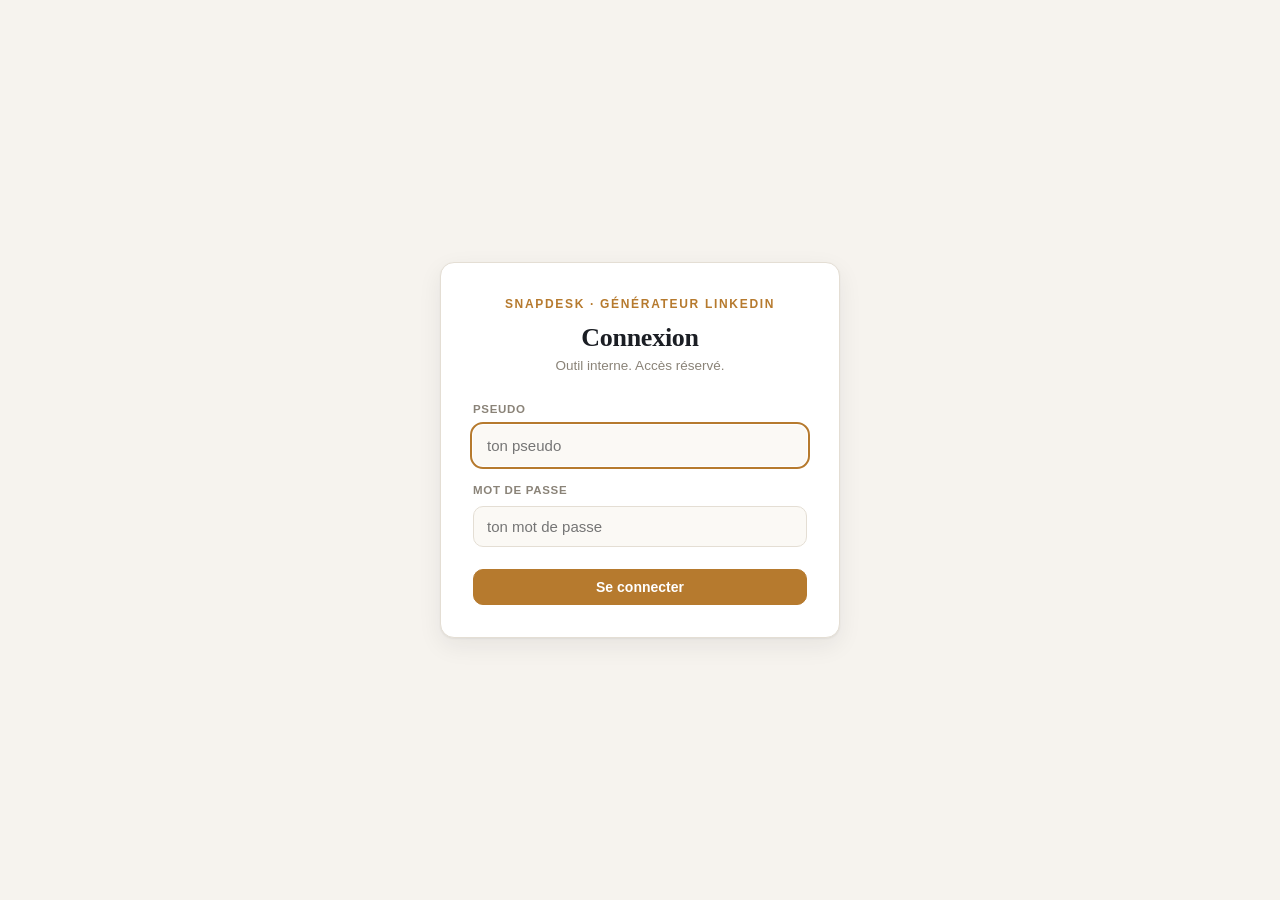
==== login.html @ aec5b15e "Bloc/persona par compte : un non-admin ne voit et ne génère que son bloc - Chaque compte non admin p" ====
<!doctype html>
<html lang="fr">
<head>
  <meta charset="utf-8">
  <meta name="viewport" content="width=device-width, initial-scale=1">
  <title>Snapdesk LinkedIn — Connexion</title>
  <link rel="icon" href="data:image/svg+xml,%3Csvg xmlns='http://www.w3.org/2000/svg' viewBox='0 0 100 100'%3E%3Ctext y='.9em' font-size='90'%3E🏢%3C/text%3E%3C/svg%3E">
  <link rel="stylesheet" href="/assets/styles.css">
</head>
<body>
  <div class="login-screen">
    <form class="login-card" id="login-form" autocomplete="on">
      <p class="eyebrow">Snapdesk · Générateur LinkedIn</p>
      <h1>Connexion</h1>
      <p class="sub">Outil interne. Accès réservé.</p>

      <div class="login-error" id="error"></div>

      <div class="login-field">
        <label for="username">Pseudo</label>
        <input id="username" name="username" type="text" inputmode="email" autocomplete="username" placeholder="ton pseudo" required autofocus>
      </div>
      <div class="login-field">
        <label for="password">Mot de passe</label>
        <input id="password" name="password" type="password" autocomplete="current-password" placeholder="ton mot de passe" required>
      </div>

      <button class="btn brass" id="submit" type="submit">Se connecter</button>
    </form>
  </div>

  <script src="/assets/auth.js"></script>
  <script>
    // Déjà connecté ? on va directement à l'app.
    if (Auth.token()) location.replace('/');

    const form = document.getElementById('login-form');
    const errBox = document.getElementById('error');
    const btn = document.getElementById('submit');

    function showError(msg) { errBox.textContent = msg; errBox.classList.add('show'); }

    form.addEventListener('submit', async (e) => {
      e.preventDefault();
      errBox.classList.remove('show');
      btn.disabled = true; btn.textContent = 'Connexion…';
      try {
        const res = await fetch('/api/login', {
          method: 'POST',
          headers: { 'content-type': 'application/json' },
          body: JSON.stringify({
            username: document.getElementById('username').value,
            password: document.getElementById('password').value,
          }),
        });
        const data = await res.json().catch(() => ({}));
        if (!res.ok || !data.ok) {
          showError(data.error || 'Identifiants invalides');
          btn.disabled = false; btn.textContent = 'Se connecter';
          return;
        }
        Auth.setSession(data.token, data.user, data.admin, data.commercial);
        location.replace('/');
      } catch (err) {
        showError('Erreur réseau — réessaie.');
        btn.disabled = false; btn.textContent = 'Se connecter';
      }
    });
  </script>
</body>
</html>
---- assets/styles.css ----
/* ===========================================================================
   Snapdesk LinkedIn — mini app. Feuille de style partagée.
   Palette : papier chaud / encre / accent laiton, vert "dispo". Clair + sombre.
   =========================================================================== */

:root {
  --paper: #F6F3EE;
  --paper-2: #FBF9F5;
  --card: #FFFFFF;
  --ink: #1B1E24;
  --ink-soft: #3C4048;
  --taupe: #8A8378;
  --line: #E4DED4;
  --brass: #B67A2E;
  --brass-soft: #F0E4CF;
  --green: #2E7D57;
  --green-soft: #E1F0E7;
  --amber: #B5820A;
  --red: #B4462F;
  --red-soft: #F3E0DA;
  --shadow: 0 1px 2px rgba(27, 30, 36, .06), 0 8px 24px rgba(27, 30, 36, .07);
  --radius: 14px;
  --serif: Georgia, "Iowan Old Style", "Times New Roman", serif;
  --sans: -apple-system, BlinkMacSystemFont, "Segoe UI", Roboto, Helvetica, Arial, sans-serif;
  --mono: "SF Mono", "JetBrains Mono", "Cascadia Code", Menlo, Consolas, monospace;
}
@media (prefers-color-scheme: dark) {
  :root {
    --paper: #16181C; --paper-2: #1B1E24; --card: #20242B; --ink: #ECE7DE;
    --ink-soft: #B9B4AA; --taupe: #8C867B; --line: #2E333B; --brass: #D89E4E;
    --brass-soft: #34291A; --green: #5CBE8C; --green-soft: #16281F; --amber: #D89E4E;
    --red: #E08a72; --red-soft: #2E1C17;
    --shadow: 0 1px 2px rgba(0, 0, 0, .3), 0 10px 30px rgba(0, 0, 0, .35);
  }
}
:root[data-theme="light"] {
  --paper: #F6F3EE; --paper-2: #FBF9F5; --card: #FFFFFF; --ink: #1B1E24;
  --ink-soft: #3C4048; --taupe: #8A8378; --line: #E4DED4; --brass: #B67A2E;
  --brass-soft: #F0E4CF; --green: #2E7D57; --green-soft: #E1F0E7; --amber: #B5820A;
  --red: #B4462F; --red-soft: #F3E0DA;
  --shadow: 0 1px 2px rgba(27, 30, 36, .06), 0 8px 24px rgba(27, 30, 36, .07);
}
:root[data-theme="dark"] {
  --paper: #16181C; --paper-2: #1B1E24; --card: #20242B; --ink: #ECE7DE;
  --ink-soft: #B9B4AA; --taupe: #8C867B; --line: #2E333B; --brass: #D89E4E;
  --brass-soft: #34291A; --green: #5CBE8C; --green-soft: #16281F; --amber: #D89E4E;
  --red: #E08a72; --red-soft: #2E1C17;
  --shadow: 0 1px 2px rgba(0, 0, 0, .3), 0 10px 30px rgba(0, 0, 0, .35);
}

* { box-sizing: border-box; }
html { -webkit-text-size-adjust: 100%; }
body {
  margin: 0; background: var(--paper); color: var(--ink);
  font-family: var(--sans); line-height: 1.55; -webkit-font-smoothing: antialiased;
}
a { color: var(--brass); text-decoration: none; }
a:hover { text-decoration: underline; }
.wrap { max-width: 1080px; margin: 0 auto; padding: 32px 20px 72px; }

/* --- Header --- */
.top { display: flex; align-items: flex-start; justify-content: space-between; gap: 16px; flex-wrap: wrap; }
.eyebrow { font-size: 12px; letter-spacing: .14em; text-transform: uppercase; color: var(--brass); font-weight: 600; margin: 0 0 10px; }
h1 { font-family: var(--serif); font-weight: 600; letter-spacing: -.01em; font-size: clamp(26px, 4vw, 38px); line-height: 1.1; margin: 0 0 8px; text-wrap: balance; }
.lede { color: var(--ink-soft); font-size: 16px; max-width: 56ch; margin: 0; }

.badge { display: inline-flex; align-items: center; gap: 6px; font-size: 11.5px; font-weight: 600; letter-spacing: .03em; padding: 4px 10px; border-radius: 999px; }
.badge.sample { background: var(--brass-soft); color: var(--amber); }
.badge.sheet { background: var(--green-soft); color: var(--green); }

/* --- Boutons --- */
.btn { font-family: var(--sans); font-size: 14px; font-weight: 600; cursor: pointer; border-radius: 10px; padding: 9px 15px; border: 1px solid var(--line); background: var(--card); color: var(--ink); transition: transform .06s, background .15s, opacity .15s; display: inline-flex; align-items: center; gap: 7px; }
.btn:hover { background: var(--paper-2); }
.btn:active { transform: translateY(1px); }
.btn:focus-visible { outline: 2px solid var(--brass); outline-offset: 2px; }
.btn.primary { background: var(--ink); color: #fff; border-color: var(--ink); }
.btn.primary:hover { opacity: .92; background: var(--ink); }
.btn.brass { background: var(--brass); color: #fff; border-color: var(--brass); }
.btn.brass:hover { opacity: .92; background: var(--brass); }
.btn[disabled] { opacity: .5; cursor: default; }
.btn.small { font-size: 12.5px; padding: 6px 11px; }
.btn.danger { color: var(--red); }
.btn.danger:hover { background: var(--red-soft); }

/* --- Recherche --- */
.toolbar { display: flex; gap: 10px; align-items: center; flex-wrap: wrap; margin: 26px 0 20px; }
.search { flex: 1; min-width: 220px; }
.search input { width: 100%; font-family: var(--sans); font-size: 15px; color: var(--ink); background: var(--card); border: 1px solid var(--line); border-radius: 10px; padding: 11px 14px; }
.search input:focus { outline: 2px solid var(--brass); outline-offset: 1px; border-color: transparent; }

/* --- Bouton pleine largeur : post général (hors espace) --- */
.general-cta { display: flex; align-items: center; gap: 16px; width: 100%; margin-bottom: 20px; padding: 18px 22px; border-radius: var(--radius); background: var(--card); border: 1px solid var(--line); border-left: 4px solid var(--brass); box-shadow: var(--shadow); color: inherit; text-decoration: none; transition: transform .1s, box-shadow .15s; }
.general-cta:hover { text-decoration: none; transform: translateY(-1px); box-shadow: 0 2px 4px rgba(0,0,0,.08), 0 14px 34px rgba(27,30,36,.1); }
.general-cta .ic { font-size: 24px; flex: none; }
.general-cta .txt { display: flex; flex-direction: column; gap: 2px; }
.general-cta .t { font-family: var(--serif); font-size: 18px; font-weight: 600; }
.general-cta .s { font-size: 13px; color: var(--taupe); }
.general-cta .go { margin-left: auto; font-weight: 600; color: var(--brass); white-space: nowrap; }

/* --- Grille d'espaces --- */
.spaces { display: grid; grid-template-columns: repeat(auto-fill, minmax(280px, 1fr)); gap: 16px; }
.space-card { display: flex; flex-direction: column; gap: 10px; background: var(--card); border: 1px solid var(--line); border-radius: var(--radius); box-shadow: var(--shadow); padding: 18px; text-decoration: none; color: inherit; transition: transform .1s, box-shadow .15s; }
.space-card:hover { transform: translateY(-2px); text-decoration: none; box-shadow: 0 2px 4px rgba(0,0,0,.08), 0 14px 34px rgba(27,30,36,.1); }
.space-card .name { font-family: var(--serif); font-size: 19px; font-weight: 600; line-height: 1.2; }
.space-card .loc { font-size: 13px; color: var(--taupe); }
.space-card .facts { display: flex; flex-wrap: wrap; gap: 6px; margin-top: 2px; }
.pill { font-size: 12px; padding: 3px 9px; border-radius: 999px; background: var(--paper-2); border: 1px solid var(--line); color: var(--ink-soft); font-variant-numeric: tabular-nums; }
.dispo { font-size: 11px; font-weight: 700; letter-spacing: .04em; text-transform: uppercase; padding: 3px 9px; border-radius: 999px; }
.dispo.ok { background: var(--green-soft); color: var(--green); }
.dispo.soon { background: var(--brass-soft); color: var(--amber); }
.space-card .go { margin-top: auto; font-size: 13px; font-weight: 600; color: var(--brass); }

/* --- Page espace : entête --- */
.crumb { font-size: 13px; margin-bottom: 18px; }
.space-head { background: var(--card); border: 1px solid var(--line); border-radius: var(--radius); box-shadow: var(--shadow); padding: 22px; margin-bottom: 22px; }
.space-head .row { display: flex; justify-content: space-between; align-items: flex-start; gap: 16px; flex-wrap: wrap; }
.space-head h1 { margin: 0 0 6px; }
.space-head .desc { color: var(--ink-soft); font-size: 14.5px; margin: 12px 0 0; max-width: 70ch; }
.space-head .facts { margin-top: 12px; }

/* --- Ressources de l'espace (Drive, présentation) --- */
.resources { display: flex; flex-wrap: wrap; gap: 10px; margin-top: 14px; }
.resources .btn { text-decoration: none; }
.resources .btn:hover { text-decoration: none; }

/* --- Information complémentaire du jour --- */
.daily { margin-top: 16px; border-top: 1px dashed var(--line); padding-top: 14px; }
.daily label { display: block; font-size: 13px; font-weight: 600; color: var(--ink); margin-bottom: 6px; }
.daily label span { font-weight: 400; color: var(--taupe); font-size: 12.5px; }
.daily textarea { width: 100%; font-family: var(--sans); font-size: 14px; line-height: 1.5; color: var(--ink); background: var(--paper-2); border: 1px solid var(--line); border-radius: 10px; padding: 10px 12px; min-height: 62px; resize: vertical; }
.daily textarea:focus { outline: 2px solid var(--brass); outline-offset: 1px; border-color: transparent; }
.daily .saved { font-size: 11.5px; color: var(--green); margin-top: 5px; height: 14px; }

/* --- Cartes commerciaux (posts) --- */
.posts { display: grid; grid-template-columns: 1fr 1fr; gap: 18px; }
@media (max-width: 720px) { .posts { grid-template-columns: 1fr; } }
.post { background: var(--card); border: 1px solid var(--line); border-radius: var(--radius); box-shadow: var(--shadow); display: flex; flex-direction: column; overflow: hidden; }
.post-top { display: flex; align-items: center; gap: 11px; padding: 15px 16px 8px; }
.avatar { width: 42px; height: 42px; border-radius: 50%; flex: none; display: grid; place-items: center; font-weight: 700; font-size: 16px; color: #fff; font-family: var(--serif); }
.who { display: flex; flex-direction: column; line-height: 1.25; flex: 1; }
.who .n { font-weight: 600; font-size: 14.5px; }
.who .r { font-size: 12px; color: var(--taupe); }
.post-body { padding: 6px 16px 12px; font-size: 13.5px; color: var(--ink); white-space: pre-wrap; word-break: break-word; flex: 1; min-height: 90px; }
.post-body.muted { color: var(--ink-soft); font-style: italic; }
.post-status { font-size: 11px; font-weight: 600; letter-spacing: .04em; text-transform: uppercase; padding: 3px 9px; border-radius: 999px; margin: 0 16px 12px; align-self: flex-start; }
.post-status.skip { background: var(--brass-soft); color: var(--amber); }
.post-status.err { background: var(--red-soft); color: var(--red); }
.post-status.ok { background: var(--green-soft); color: var(--green); }
.post-actions { display: flex; flex-wrap: wrap; gap: 6px; border-top: 1px solid var(--line); padding: 10px 12px; }
.post-actions .btn { flex: 1 1 auto; min-width: 88px; justify-content: center; }
.edit-area { width: 100%; box-sizing: border-box; font-family: var(--sans); font-size: 13.5px; line-height: 1.5; color: var(--ink); background: var(--paper-2); border: 1px solid var(--brass); border-radius: 8px; padding: 10px 12px; resize: vertical; min-height: 140px; }
.edit-area:focus { outline: 2px solid var(--brass); outline-offset: 1px; }
.btn.validate { color: #fff; background: var(--green); border-color: var(--green); }
.btn.validate:hover { opacity: .92; background: var(--green); }

/* --- Modale d'édition (centrée + animée) --- */
.modal-overlay { position: fixed; inset: 0; z-index: 60; display: none; align-items: center; justify-content: center; padding: 20px; background: rgba(15,17,20,.55); opacity: 0; transition: opacity .18s ease; }
.modal-overlay.show { opacity: 1; }
.modal-box { width: 100%; max-width: 680px; max-height: 88vh; display: flex; flex-direction: column; background: var(--card); border: 1px solid var(--line); border-radius: 16px; box-shadow: 0 24px 70px rgba(0,0,0,.4); padding: 20px 22px; transform: translateY(14px) scale(.96); opacity: 0; transition: transform .22s cubic-bezier(.2,.75,.3,1), opacity .2s ease; }
.modal-overlay.show .modal-box { transform: none; opacity: 1; }
.modal-head { display: flex; align-items: center; justify-content: space-between; gap: 12px; margin-bottom: 14px; }
.modal-head h3 { font-family: var(--serif); font-size: 20px; font-weight: 600; margin: 0; }
.modal-close { border: none; background: transparent; color: var(--taupe); font-size: 17px; cursor: pointer; padding: 4px 9px; border-radius: 8px; line-height: 1; }
.modal-close:hover { background: var(--paper-2); color: var(--ink); }
.modal-box .edit-area { min-height: 44vh; flex: 1; }
.modal-foot { display: flex; justify-content: flex-end; gap: 10px; margin-top: 16px; }
.modal-hint { font-size: 12px; color: var(--taupe); margin-right: auto; align-self: center; }
@media (prefers-reduced-motion: reduce) { .modal-overlay, .modal-box { transition: opacity .12s ease; } .modal-box { transform: none; } }

/* --- États / squelette --- */
.loading { color: var(--taupe); font-size: 14px; }
.skeleton { position: relative; overflow: hidden; background: var(--paper-2); border-radius: 6px; height: 12px; margin: 6px 16px; }
.skeleton::after { content: ""; position: absolute; inset: 0; transform: translateX(-100%); background: linear-gradient(90deg, transparent, rgba(140,140,140,.12), transparent); animation: sh 1.2s infinite; }
@keyframes sh { to { transform: translateX(100%); } }
@media (prefers-reduced-motion: reduce) { .skeleton::after { animation: none; } }

.notice { background: var(--paper-2); border: 1px solid var(--line); border-radius: var(--radius); padding: 14px 16px; font-size: 13.5px; color: var(--ink-soft); margin-bottom: 18px; }
.notice code { font-family: var(--mono); font-size: 12px; background: var(--brass-soft); color: var(--amber); padding: 1px 6px; border-radius: 5px; }
.error-box { background: var(--red-soft); border: 1px solid var(--red); color: var(--red); border-radius: var(--radius); padding: 14px 16px; font-size: 14px; margin-bottom: 18px; }

/* --- Toast copie --- */
.toast { position: fixed; bottom: 22px; left: 50%; transform: translateX(-50%) translateY(20px); background: var(--ink); color: #fff; padding: 10px 18px; border-radius: 999px; font-size: 13.5px; font-weight: 600; opacity: 0; pointer-events: none; transition: opacity .2s, transform .2s; z-index: 50; }
.toast.show { opacity: 1; transform: translateX(-50%) translateY(0); }

/* --- Barre utilisateur --- */
.userbar { display: inline-flex; align-items: center; gap: 12px; font-size: 13px; color: var(--taupe); }
.userbar-name { font-weight: 600; color: var(--ink-soft); }

/* --- Page login --- */
.login-screen { min-height: 100dvh; display: grid; place-items: center; padding: 24px; }
.login-card { width: 100%; max-width: 400px; background: var(--card); border: 1px solid var(--line); border-radius: var(--radius); box-shadow: var(--shadow); padding: 32px; }
.login-card .eyebrow { text-align: center; }
.login-card h1 { font-size: 26px; text-align: center; margin: 0 0 4px; }
.login-card .sub { text-align: center; color: var(--taupe); font-size: 13.5px; margin: 0 0 24px; }
.login-field { display: flex; flex-direction: column; gap: 6px; margin-bottom: 16px; }
.login-field label { font-size: 11.5px; letter-spacing: .06em; text-transform: uppercase; color: var(--taupe); font-weight: 600; }
.login-field input { font-family: var(--sans); font-size: 15px; color: var(--ink); background: var(--paper-2); border: 1px solid var(--line); border-radius: 10px; padding: 11px 13px; }
.login-field input:focus { outline: 2px solid var(--brass); outline-offset: 1px; border-color: transparent; }
.login-card .btn { width: 100%; justify-content: center; margin-top: 6px; }
.login-error { background: var(--red-soft); color: var(--red); border: 1px solid var(--red); border-radius: 10px; padding: 10px 13px; font-size: 13.5px; margin-bottom: 16px; display: none; }
.login-error.show { display: block; }

/* --- Modal secret (legacy, non utilisé) --- */
.modal-bg { position: fixed; inset: 0; background: rgba(0,0,0,.45); display: none; align-items: center; justify-content: center; padding: 20px; z-index: 40; }
.modal-bg.show { display: flex; }
.modal { background: var(--card); border: 1px solid var(--line); border-radius: var(--radius); box-shadow: var(--shadow); padding: 24px; max-width: 420px; width: 100%; }
.modal h3 { font-family: var(--serif); margin: 0 0 8px; font-size: 20px; }
.modal p { color: var(--ink-soft); font-size: 13.5px; margin: 0 0 16px; }
.modal input { width: 100%; font-family: var(--mono); font-size: 14px; color: var(--ink); background: var(--paper-2); border: 1px solid var(--line); border-radius: 9px; padding: 10px 12px; margin-bottom: 16px; }
.modal input:focus { outline: 2px solid var(--brass); outline-offset: 1px; border-color: transparent; }
.modal .modal-actions { display: flex; gap: 10px; justify-content: flex-end; }
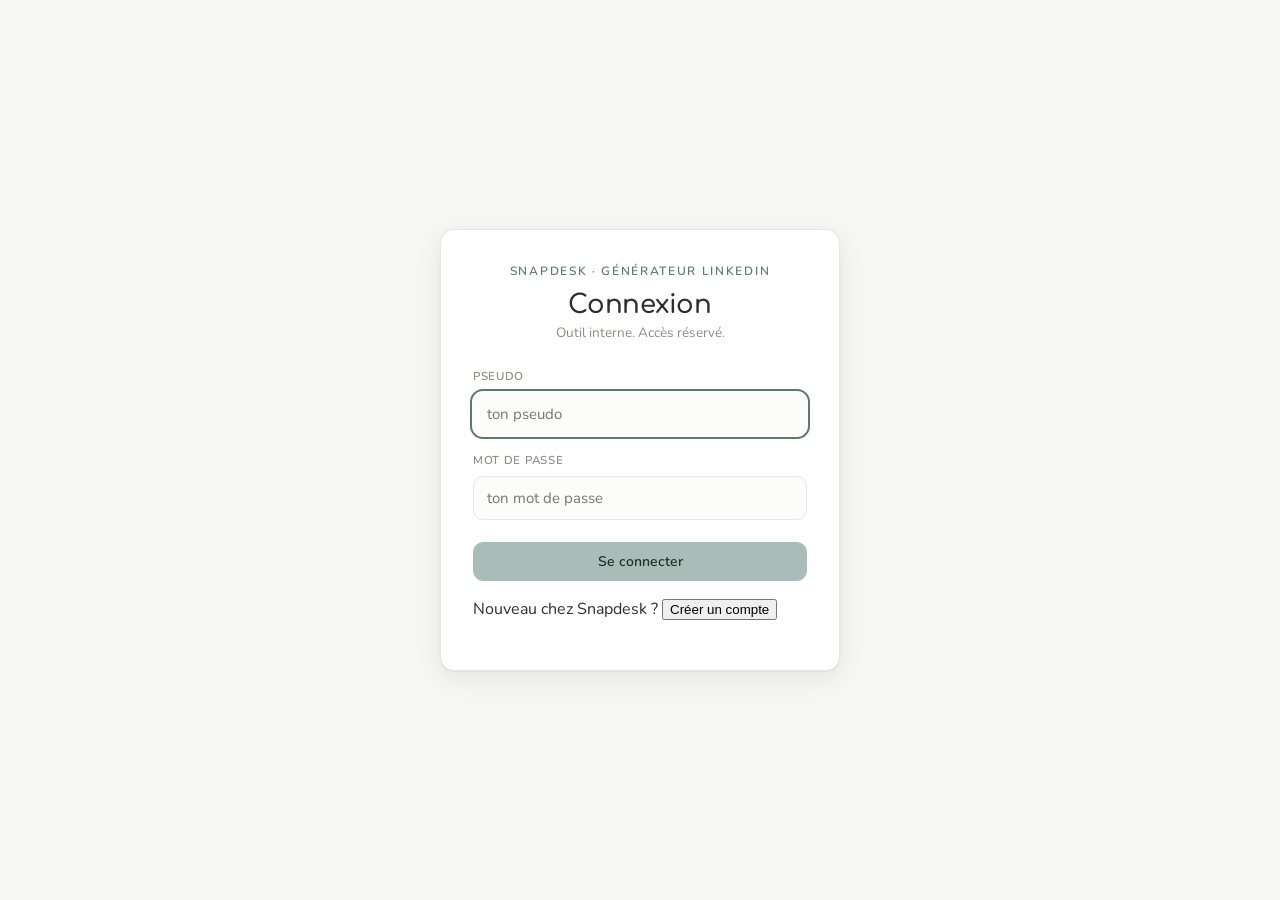
==== commit c359f574: "Inscription: validation par un admin au lieu de l'e-mail (pas de DNS requis) - /api/signup crée un c" ====
--- a/login.html
+++ b/login.html
@@ -26,7 +26,70 @@
       </div>
 
       <button class="btn brass" id="submit" type="submit">Se connecter</button>
+
+      <p class="signup-hint">Nouveau chez Snapdesk ? <button type="button" id="open-signup" class="linklike">Créer un compte</button></p>
     </form>
+  </div>
+
+  <!-- Pop-up d'inscription (2 étapes) — réservée aux e-mails @snapdesk.co -->
+  <div id="signup-modal" class="modal-overlay" aria-hidden="true">
+    <div class="modal-box" role="dialog" aria-modal="true" aria-labelledby="signup-title">
+      <div class="modal-head">
+        <h3 id="signup-title">Créer un compte</h3>
+        <button class="modal-close" id="signup-close" aria-label="Fermer" type="button">✕</button>
+      </div>
+
+      <div class="login-error" id="signup-error"></div>
+
+      <!-- Étape 1 : identité + identifiants -->
+      <div id="signup-step1">
+        <p class="steps">Étape 1 / 2 — tes informations</p>
+        <div class="row2">
+          <div class="login-field"><label for="su-first">Prénom</label>
+            <input id="su-first" type="text" autocomplete="given-name" placeholder="Prénom"></div>
+          <div class="login-field"><label for="su-last">Nom</label>
+            <input id="su-last" type="text" autocomplete="family-name" placeholder="Nom"></div>
+        </div>
+        <div class="login-field"><label for="su-email">Adresse e-mail professionnelle</label>
+          <input id="su-email" type="email" autocomplete="email" placeholder="prenom.nom@snapdesk.co">
+          <span class="fieldhint">Réservé aux adresses <b>@snapdesk.co</b>.</span></div>
+        <div class="login-field"><label for="su-pass">Mot de passe</label>
+          <input id="su-pass" type="password" autocomplete="new-password" placeholder="8 caractères minimum"></div>
+        <button class="btn brass" id="su-next" type="button" style="width:100%; justify-content:center; margin-top:6px;">Suivant →</button>
+      </div>
+
+      <!-- Étape 2 : rôle + à-propos -->
+      <div id="signup-step2" style="display:none;">
+        <p class="steps">Étape 2 / 2 — ton rôle chez Snapdesk</p>
+        <div class="login-field"><label for="su-role">Mon rôle chez Snapdesk</label>
+          <select id="su-role">
+            <option value="">— choisis ton rôle —</option>
+            <option>Marketing</option>
+            <option>Sales</option>
+            <option>Product Manager</option>
+            <option>Facility Manager</option>
+            <option>Architecte</option>
+            <option>Sourcing</option>
+          </select>
+        </div>
+        <div class="login-field"><label for="su-bio">Parle-nous un peu de toi <span style="font-weight:400; color:var(--taupe);">(optionnel)</span></label>
+          <textarea id="su-bio" rows="4" placeholder="Ce que tu fais au quotidien, ton ton de voix… ou colle 1–2 posts LinkedIn que tu as déjà écrits."></textarea>
+        </div>
+        <div class="notice" style="margin-top:2px;">ℹ️ Ces infos servent à mieux te connaître dès tes premières générations : plus on en sait sur ton métier et ta façon d'écrire, plus les posts proposés te ressemblent.</div>
+        <div style="display:flex; gap:10px; margin-top:14px;">
+          <button class="btn" id="su-back" type="button">← Retour</button>
+          <button class="btn brass" id="su-submit" type="button" style="flex:1; justify-content:center;">Créer mon compte</button>
+        </div>
+      </div>
+
+      <!-- Confirmation : demande envoyée, en attente de validation admin -->
+      <div id="signup-done" style="display:none; text-align:center;">
+        <div style="font-size:40px; line-height:1; margin:6px 0 12px;">⏳</div>
+        <h4 style="margin:0 0 8px; font-family:var(--serif); font-size:20px;">Demande envoyée !</h4>
+        <p style="color:var(--ink-soft); font-size:14px; line-height:1.6; margin:0 0 18px;">Ta demande de compte pour <b id="done-email"></b> a bien été enregistrée. Un administrateur doit la valider avant que tu puisses te connecter — tu pourras entrer dès qu'elle est approuvée.</p>
+        <button class="btn brass" id="su-finish" type="button" style="width:100%; justify-content:center;">J'ai compris</button>
+      </div>
+    </div>
   </div>
 
   <script src="/assets/auth.js"></script>
@@ -66,6 +129,75 @@
         btn.disabled = false; btn.textContent = 'Se connecter';
       }
     });
+
+    // ---------- Inscription (pop-up 2 étapes) ----------
+    const modal = document.getElementById('signup-modal');
+    const suErr = document.getElementById('signup-error');
+    const step1 = document.getElementById('signup-step1');
+    const step2 = document.getElementById('signup-step2');
+    const val = (id) => document.getElementById(id).value.trim();
+
+    function suError(msg) { suErr.textContent = msg || ''; suErr.classList.toggle('show', !!msg); }
+    function openSignup() {
+      suError(''); step1.style.display = ''; step2.style.display = 'none';
+      document.getElementById('signup-done').style.display = 'none';
+      modal.style.display = 'flex'; void modal.offsetWidth; modal.classList.add('show'); modal.setAttribute('aria-hidden', 'false');
+      setTimeout(() => document.getElementById('su-first').focus(), 60);
+    }
+    function closeSignup() {
+      modal.classList.remove('show'); modal.setAttribute('aria-hidden', 'true');
+      setTimeout(() => { if (!modal.classList.contains('show')) modal.style.display = 'none'; }, 220);
+    }
+
+    document.getElementById('open-signup').addEventListener('click', openSignup);
+    document.getElementById('signup-close').addEventListener('click', closeSignup);
+    modal.addEventListener('click', (e) => { if (e.target.id === 'signup-modal') closeSignup(); });
+    document.addEventListener('keydown', (e) => { if (e.key === 'Escape' && modal.classList.contains('show')) closeSignup(); });
+
+    // Étape 1 → 2 : validation côté client (le serveur revalide de toute façon).
+    document.getElementById('su-next').addEventListener('click', () => {
+      const first = val('su-first'), last = val('su-last'), email = val('su-email').toLowerCase(), pass = document.getElementById('su-pass').value;
+      if (!first || !last) return suError('Indique ton prénom et ton nom.');
+      if (!/^[a-z0-9][a-z0-9._+-]*@snapdesk\.co$/.test(email)) return suError('Une adresse e-mail @snapdesk.co est requise.');
+      if (pass.length < 8) return suError('Mot de passe : 8 caractères minimum.');
+      suError('');
+      step1.style.display = 'none'; step2.style.display = '';
+      setTimeout(() => document.getElementById('su-role').focus(), 40);
+    });
+    document.getElementById('su-back').addEventListener('click', () => { suError(''); step2.style.display = 'none'; step1.style.display = ''; });
+    document.getElementById('su-finish').addEventListener('click', closeSignup);
+
+    // Étape 2 : création du compte (→ vérification e-mail, ou auto-connexion en secours).
+    document.getElementById('su-submit').addEventListener('click', async () => {
+      const role = val('su-role');
+      if (!role) return suError('Choisis ton rôle.');
+      const sub = document.getElementById('su-submit'); sub.disabled = true; sub.textContent = 'Création…';
+      try {
+        const res = await fetch('/api/signup', {
+          method: 'POST', headers: { 'content-type': 'application/json' },
+          body: JSON.stringify({
+            firstName: val('su-first'), lastName: val('su-last'),
+            email: val('su-email').toLowerCase(), password: document.getElementById('su-pass').value,
+            role, bio: document.getElementById('su-bio').value.trim(),
+          }),
+        });
+        const data = await res.json().catch(() => ({}));
+        if (!res.ok || !data.ok) { suError(data.error || 'Inscription impossible.'); sub.disabled = false; sub.textContent = 'Créer mon compte'; return; }
+        if (data.pending) {
+          // Vérification e-mail requise : on affiche l'écran "vérifie ta boîte mail".
+          document.getElementById('done-email').textContent = data.email || val('su-email').toLowerCase();
+          step1.style.display = 'none'; step2.style.display = 'none';
+          document.getElementById('signup-done').style.display = '';
+          sub.disabled = false; sub.textContent = 'Créer mon compte';
+          return;
+        }
+        // Pas de vérification e-mail : auto-connexion.
+        Auth.setSession(data.token, data.user, data.admin, '');
+        location.replace('/');
+      } catch (err) {
+        suError('Erreur réseau — réessaie.'); sub.disabled = false; sub.textContent = 'Créer mon compte';
+      }
+    });
   </script>
 </body>
 </html>
--- a/assets/styles.css
+++ b/assets/styles.css
@@ -1,49 +1,66 @@
 /* ===========================================================================
    Snapdesk LinkedIn — mini app. Feuille de style partagée.
-   Palette : papier chaud / encre / accent laiton, vert "dispo". Clair + sombre.
+   Palette Snapdesk : vert sauge (accent principal) + rose (accent secondaire),
+   encre quasi noire sur papier quasi blanc. Clair + sombre.
+   Typo : Comfortaa (titres, arrondi) + Nunito (textes).
    =========================================================================== */
 
+@import url('https://fonts.googleapis.com/css2?family=Comfortaa:wght@400;500;600;700&family=Nunito:wght@400;500;600;700&display=swap');
+
 :root {
-  --paper: #F6F3EE;
-  --paper-2: #FBF9F5;
+  --paper: #F6F6F2;
+  --paper-2: #FCFCFA;
   --card: #FFFFFF;
-  --ink: #1B1E24;
-  --ink-soft: #3C4048;
-  --taupe: #8A8378;
-  --line: #E4DED4;
-  --brass: #B67A2E;
-  --brass-soft: #F0E4CF;
-  --green: #2E7D57;
-  --green-soft: #E1F0E7;
-  --amber: #B5820A;
+  --ink: #2B2E2B;
+  --ink-soft: #4C504B;
+  --taupe: #8A8E86;
+  --line: #E6E7E0;
+  --brass: #AABCB7;        /* vert sauge Snapdesk — aplats / boutons / bordures */
+  --brass-ink: #5E7A6F;    /* même sauge, assombri pour le texte fin (lisibilité) */
+  --brass-soft: #EAF0ED;
+  --green: #3E8E60;        /* "disponible" / succès */
+  --green-soft: #E0F0E6;
+  --rose: #E590A1;         /* rose Snapdesk — accent secondaire */
+  --rose-ink: #C25E75;     /* même rose, assombri pour le texte fin */
+  --rose-soft: #FBEAEE;
+  --amber: #9A6B1F;        /* "à venir" / avertissement */
+  --amber-soft: #F2E7CF;
   --red: #B4462F;
   --red-soft: #F3E0DA;
   --shadow: 0 1px 2px rgba(27, 30, 36, .06), 0 8px 24px rgba(27, 30, 36, .07);
   --radius: 14px;
-  --serif: Georgia, "Iowan Old Style", "Times New Roman", serif;
-  --sans: -apple-system, BlinkMacSystemFont, "Segoe UI", Roboto, Helvetica, Arial, sans-serif;
+  /* Titres : Comfortaa (arrondi, façon logo/marque Snapdesk). */
+  --serif: "Comfortaa", "Segoe UI", Verdana, sans-serif;
+  /* Textes : Nunito (arrondi, lisible). */
+  --sans: "Nunito", -apple-system, BlinkMacSystemFont, "Segoe UI", Roboto, Helvetica, Arial, sans-serif;
   --mono: "SF Mono", "JetBrains Mono", "Cascadia Code", Menlo, Consolas, monospace;
 }
 @media (prefers-color-scheme: dark) {
   :root {
-    --paper: #16181C; --paper-2: #1B1E24; --card: #20242B; --ink: #ECE7DE;
-    --ink-soft: #B9B4AA; --taupe: #8C867B; --line: #2E333B; --brass: #D89E4E;
-    --brass-soft: #34291A; --green: #5CBE8C; --green-soft: #16281F; --amber: #D89E4E;
+    --paper: #171918; --paper-2: #1D201E; --card: #232725; --ink: #ECEEE8;
+    --ink-soft: #BBC0B8; --taupe: #8C908A; --line: #2F3431;
+    --brass: #AABCB7; --brass-ink: #AABCB7; --brass-soft: #26302C;
+    --green: #67C08C; --green-soft: #182A20;
+    --rose: #E590A1; --rose-ink: #EFA8B6; --rose-soft: #3A2830; --amber: #D3A458; --amber-soft: #322818;
     --red: #E08a72; --red-soft: #2E1C17;
     --shadow: 0 1px 2px rgba(0, 0, 0, .3), 0 10px 30px rgba(0, 0, 0, .35);
   }
 }
 :root[data-theme="light"] {
-  --paper: #F6F3EE; --paper-2: #FBF9F5; --card: #FFFFFF; --ink: #1B1E24;
-  --ink-soft: #3C4048; --taupe: #8A8378; --line: #E4DED4; --brass: #B67A2E;
-  --brass-soft: #F0E4CF; --green: #2E7D57; --green-soft: #E1F0E7; --amber: #B5820A;
+  --paper: #F6F6F2; --paper-2: #FCFCFA; --card: #FFFFFF; --ink: #2B2E2B;
+  --ink-soft: #4C504B; --taupe: #8A8E86; --line: #E6E7E0;
+  --brass: #AABCB7; --brass-ink: #5E7A6F; --brass-soft: #EAF0ED;
+  --green: #3E8E60; --green-soft: #E0F0E6;
+  --rose: #E590A1; --rose-ink: #C25E75; --rose-soft: #FBEAEE; --amber: #9A6B1F; --amber-soft: #F2E7CF;
   --red: #B4462F; --red-soft: #F3E0DA;
   --shadow: 0 1px 2px rgba(27, 30, 36, .06), 0 8px 24px rgba(27, 30, 36, .07);
 }
 :root[data-theme="dark"] {
-  --paper: #16181C; --paper-2: #1B1E24; --card: #20242B; --ink: #ECE7DE;
-  --ink-soft: #B9B4AA; --taupe: #8C867B; --line: #2E333B; --brass: #D89E4E;
-  --brass-soft: #34291A; --green: #5CBE8C; --green-soft: #16281F; --amber: #D89E4E;
+  --paper: #171918; --paper-2: #1D201E; --card: #232725; --ink: #ECEEE8;
+  --ink-soft: #BBC0B8; --taupe: #8C908A; --line: #2F3431;
+  --brass: #AABCB7; --brass-ink: #AABCB7; --brass-soft: #26302C;
+  --green: #67C08C; --green-soft: #182A20;
+  --rose: #E590A1; --rose-ink: #EFA8B6; --rose-soft: #3A2830; --amber: #D3A458; --amber-soft: #322818;
   --red: #E08a72; --red-soft: #2E1C17;
   --shadow: 0 1px 2px rgba(0, 0, 0, .3), 0 10px 30px rgba(0, 0, 0, .35);
 }
@@ -54,29 +71,29 @@
   margin: 0; background: var(--paper); color: var(--ink);
   font-family: var(--sans); line-height: 1.55; -webkit-font-smoothing: antialiased;
 }
-a { color: var(--brass); text-decoration: none; }
+a { color: var(--brass-ink); text-decoration: none; }
 a:hover { text-decoration: underline; }
 .wrap { max-width: 1080px; margin: 0 auto; padding: 32px 20px 72px; }
 
 /* --- Header --- */
 .top { display: flex; align-items: flex-start; justify-content: space-between; gap: 16px; flex-wrap: wrap; }
-.eyebrow { font-size: 12px; letter-spacing: .14em; text-transform: uppercase; color: var(--brass); font-weight: 600; margin: 0 0 10px; }
+.eyebrow { font-size: 12px; letter-spacing: .14em; text-transform: uppercase; color: var(--brass-ink); font-weight: 600; margin: 0 0 10px; }
 h1 { font-family: var(--serif); font-weight: 600; letter-spacing: -.01em; font-size: clamp(26px, 4vw, 38px); line-height: 1.1; margin: 0 0 8px; text-wrap: balance; }
 .lede { color: var(--ink-soft); font-size: 16px; max-width: 56ch; margin: 0; }
 
 .badge { display: inline-flex; align-items: center; gap: 6px; font-size: 11.5px; font-weight: 600; letter-spacing: .03em; padding: 4px 10px; border-radius: 999px; }
-.badge.sample { background: var(--brass-soft); color: var(--amber); }
+.badge.sample { background: var(--amber-soft); color: var(--amber); }
 .badge.sheet { background: var(--green-soft); color: var(--green); }
 
 /* --- Boutons --- */
 .btn { font-family: var(--sans); font-size: 14px; font-weight: 600; cursor: pointer; border-radius: 10px; padding: 9px 15px; border: 1px solid var(--line); background: var(--card); color: var(--ink); transition: transform .06s, background .15s, opacity .15s; display: inline-flex; align-items: center; gap: 7px; }
 .btn:hover { background: var(--paper-2); }
 .btn:active { transform: translateY(1px); }
-.btn:focus-visible { outline: 2px solid var(--brass); outline-offset: 2px; }
+.btn:focus-visible { outline: 2px solid var(--brass-ink); outline-offset: 2px; }
 .btn.primary { background: var(--ink); color: #fff; border-color: var(--ink); }
 .btn.primary:hover { opacity: .92; background: var(--ink); }
-.btn.brass { background: var(--brass); color: #fff; border-color: var(--brass); }
-.btn.brass:hover { opacity: .92; background: var(--brass); }
+.btn.brass { background: var(--brass); color: #223028; border-color: var(--brass); }
+.btn.brass:hover { opacity: .9; background: var(--brass); }
 .btn[disabled] { opacity: .5; cursor: default; }
 .btn.small { font-size: 12.5px; padding: 6px 11px; }
 .btn.danger { color: var(--red); }
@@ -86,16 +103,16 @@
 .toolbar { display: flex; gap: 10px; align-items: center; flex-wrap: wrap; margin: 26px 0 20px; }
 .search { flex: 1; min-width: 220px; }
 .search input { width: 100%; font-family: var(--sans); font-size: 15px; color: var(--ink); background: var(--card); border: 1px solid var(--line); border-radius: 10px; padding: 11px 14px; }
-.search input:focus { outline: 2px solid var(--brass); outline-offset: 1px; border-color: transparent; }
+.search input:focus { outline: 2px solid var(--brass-ink); outline-offset: 1px; border-color: transparent; }
 
 /* --- Bouton pleine largeur : post général (hors espace) --- */
-.general-cta { display: flex; align-items: center; gap: 16px; width: 100%; margin-bottom: 20px; padding: 18px 22px; border-radius: var(--radius); background: var(--card); border: 1px solid var(--line); border-left: 4px solid var(--brass); box-shadow: var(--shadow); color: inherit; text-decoration: none; transition: transform .1s, box-shadow .15s; }
+.general-cta { display: flex; align-items: center; gap: 16px; width: 100%; margin-bottom: 20px; padding: 18px 22px; border-radius: var(--radius); background: var(--card); border: 1px solid var(--line); border-left: 4px solid var(--rose); box-shadow: var(--shadow); color: inherit; text-decoration: none; transition: transform .1s, box-shadow .15s; }
 .general-cta:hover { text-decoration: none; transform: translateY(-1px); box-shadow: 0 2px 4px rgba(0,0,0,.08), 0 14px 34px rgba(27,30,36,.1); }
 .general-cta .ic { font-size: 24px; flex: none; }
 .general-cta .txt { display: flex; flex-direction: column; gap: 2px; }
 .general-cta .t { font-family: var(--serif); font-size: 18px; font-weight: 600; }
 .general-cta .s { font-size: 13px; color: var(--taupe); }
-.general-cta .go { margin-left: auto; font-weight: 600; color: var(--brass); white-space: nowrap; }
+.general-cta .go { margin-left: auto; font-weight: 700; color: var(--rose-ink); white-space: nowrap; }
 
 /* --- Grille d'espaces --- */
 .spaces { display: grid; grid-template-columns: repeat(auto-fill, minmax(280px, 1fr)); gap: 16px; }
@@ -107,8 +124,8 @@
 .pill { font-size: 12px; padding: 3px 9px; border-radius: 999px; background: var(--paper-2); border: 1px solid var(--line); color: var(--ink-soft); font-variant-numeric: tabular-nums; }
 .dispo { font-size: 11px; font-weight: 700; letter-spacing: .04em; text-transform: uppercase; padding: 3px 9px; border-radius: 999px; }
 .dispo.ok { background: var(--green-soft); color: var(--green); }
-.dispo.soon { background: var(--brass-soft); color: var(--amber); }
-.space-card .go { margin-top: auto; font-size: 13px; font-weight: 600; color: var(--brass); }
+.dispo.soon { background: var(--amber-soft); color: var(--amber); }
+.space-card .go { margin-top: auto; font-size: 13px; font-weight: 600; color: var(--brass-ink); }
 
 /* --- Page espace : entête --- */
 .crumb { font-size: 13px; margin-bottom: 18px; }
@@ -128,12 +145,15 @@
 .daily label { display: block; font-size: 13px; font-weight: 600; color: var(--ink); margin-bottom: 6px; }
 .daily label span { font-weight: 400; color: var(--taupe); font-size: 12.5px; }
 .daily textarea { width: 100%; font-family: var(--sans); font-size: 14px; line-height: 1.5; color: var(--ink); background: var(--paper-2); border: 1px solid var(--line); border-radius: 10px; padding: 10px 12px; min-height: 62px; resize: vertical; }
-.daily textarea:focus { outline: 2px solid var(--brass); outline-offset: 1px; border-color: transparent; }
+.daily textarea:focus { outline: 2px solid var(--brass-ink); outline-offset: 1px; border-color: transparent; }
 .daily .saved { font-size: 11.5px; color: var(--green); margin-top: 5px; height: 14px; }
 
 /* --- Cartes commerciaux (posts) --- */
 .posts { display: grid; grid-template-columns: 1fr 1fr; gap: 18px; }
 @media (max-width: 720px) { .posts { grid-template-columns: 1fr; } }
+/* Un seul bloc visible (utilisateur non admin) : on le centre sur une largeur
+   de lecture confortable au lieu de le laisser calé à gauche en demi-colonne. */
+.posts.single { grid-template-columns: min(660px, 100%); justify-content: center; }
 .post { background: var(--card); border: 1px solid var(--line); border-radius: var(--radius); box-shadow: var(--shadow); display: flex; flex-direction: column; overflow: hidden; }
 .post-top { display: flex; align-items: center; gap: 11px; padding: 15px 16px 8px; }
 .avatar { width: 42px; height: 42px; border-radius: 50%; flex: none; display: grid; place-items: center; font-weight: 700; font-size: 16px; color: #fff; font-family: var(--serif); }
@@ -143,13 +163,13 @@
 .post-body { padding: 6px 16px 12px; font-size: 13.5px; color: var(--ink); white-space: pre-wrap; word-break: break-word; flex: 1; min-height: 90px; }
 .post-body.muted { color: var(--ink-soft); font-style: italic; }
 .post-status { font-size: 11px; font-weight: 600; letter-spacing: .04em; text-transform: uppercase; padding: 3px 9px; border-radius: 999px; margin: 0 16px 12px; align-self: flex-start; }
-.post-status.skip { background: var(--brass-soft); color: var(--amber); }
+.post-status.skip { background: var(--amber-soft); color: var(--amber); }
 .post-status.err { background: var(--red-soft); color: var(--red); }
 .post-status.ok { background: var(--green-soft); color: var(--green); }
 .post-actions { display: flex; flex-wrap: wrap; gap: 6px; border-top: 1px solid var(--line); padding: 10px 12px; }
 .post-actions .btn { flex: 1 1 auto; min-width: 88px; justify-content: center; }
 .edit-area { width: 100%; box-sizing: border-box; font-family: var(--sans); font-size: 13.5px; line-height: 1.5; color: var(--ink); background: var(--paper-2); border: 1px solid var(--brass); border-radius: 8px; padding: 10px 12px; resize: vertical; min-height: 140px; }
-.edit-area:focus { outline: 2px solid var(--brass); outline-offset: 1px; }
+.edit-area:focus { outline: 2px solid var(--brass-ink); outline-offset: 1px; }
 .btn.validate { color: #fff; background: var(--green); border-color: var(--green); }
 .btn.validate:hover { opacity: .92; background: var(--green); }
 
@@ -175,8 +195,10 @@
 @media (prefers-reduced-motion: reduce) { .skeleton::after { animation: none; } }
 
 .notice { background: var(--paper-2); border: 1px solid var(--line); border-radius: var(--radius); padding: 14px 16px; font-size: 13.5px; color: var(--ink-soft); margin-bottom: 18px; }
-.notice code { font-family: var(--mono); font-size: 12px; background: var(--brass-soft); color: var(--amber); padding: 1px 6px; border-radius: 5px; }
+.notice code { font-family: var(--mono); font-size: 12px; background: var(--brass-soft); color: var(--brass); padding: 1px 6px; border-radius: 5px; }
 .error-box { background: var(--red-soft); border: 1px solid var(--red); color: var(--red); border-radius: var(--radius); padding: 14px 16px; font-size: 14px; margin-bottom: 18px; }
+.store-warn { background: var(--amber-soft); border: 1px solid var(--amber); color: var(--amber); border-radius: var(--radius); padding: 12px 16px; font-size: 13.5px; line-height: 1.5; margin-bottom: 16px; }
+.store-warn b { color: var(--amber); }
 
 /* --- Toast copie --- */
 .toast { position: fixed; bottom: 22px; left: 50%; transform: translateX(-50%) translateY(20px); background: var(--ink); color: #fff; padding: 10px 18px; border-radius: 999px; font-size: 13.5px; font-weight: 600; opacity: 0; pointer-events: none; transition: opacity .2s, transform .2s; z-index: 50; }
@@ -195,7 +217,7 @@
 .login-field { display: flex; flex-direction: column; gap: 6px; margin-bottom: 16px; }
 .login-field label { font-size: 11.5px; letter-spacing: .06em; text-transform: uppercase; color: var(--taupe); font-weight: 600; }
 .login-field input { font-family: var(--sans); font-size: 15px; color: var(--ink); background: var(--paper-2); border: 1px solid var(--line); border-radius: 10px; padding: 11px 13px; }
-.login-field input:focus { outline: 2px solid var(--brass); outline-offset: 1px; border-color: transparent; }
+.login-field input:focus { outline: 2px solid var(--brass-ink); outline-offset: 1px; border-color: transparent; }
 .login-card .btn { width: 100%; justify-content: center; margin-top: 6px; }
 .login-error { background: var(--red-soft); color: var(--red); border: 1px solid var(--red); border-radius: 10px; padding: 10px 13px; font-size: 13.5px; margin-bottom: 16px; display: none; }
 .login-error.show { display: block; }
@@ -207,5 +229,5 @@
 .modal h3 { font-family: var(--serif); margin: 0 0 8px; font-size: 20px; }
 .modal p { color: var(--ink-soft); font-size: 13.5px; margin: 0 0 16px; }
 .modal input { width: 100%; font-family: var(--mono); font-size: 14px; color: var(--ink); background: var(--paper-2); border: 1px solid var(--line); border-radius: 9px; padding: 10px 12px; margin-bottom: 16px; }
-.modal input:focus { outline: 2px solid var(--brass); outline-offset: 1px; border-color: transparent; }
+.modal input:focus { outline: 2px solid var(--brass-ink); outline-offset: 1px; border-color: transparent; }
 .modal .modal-actions { display: flex; gap: 10px; justify-content: flex-end; }
